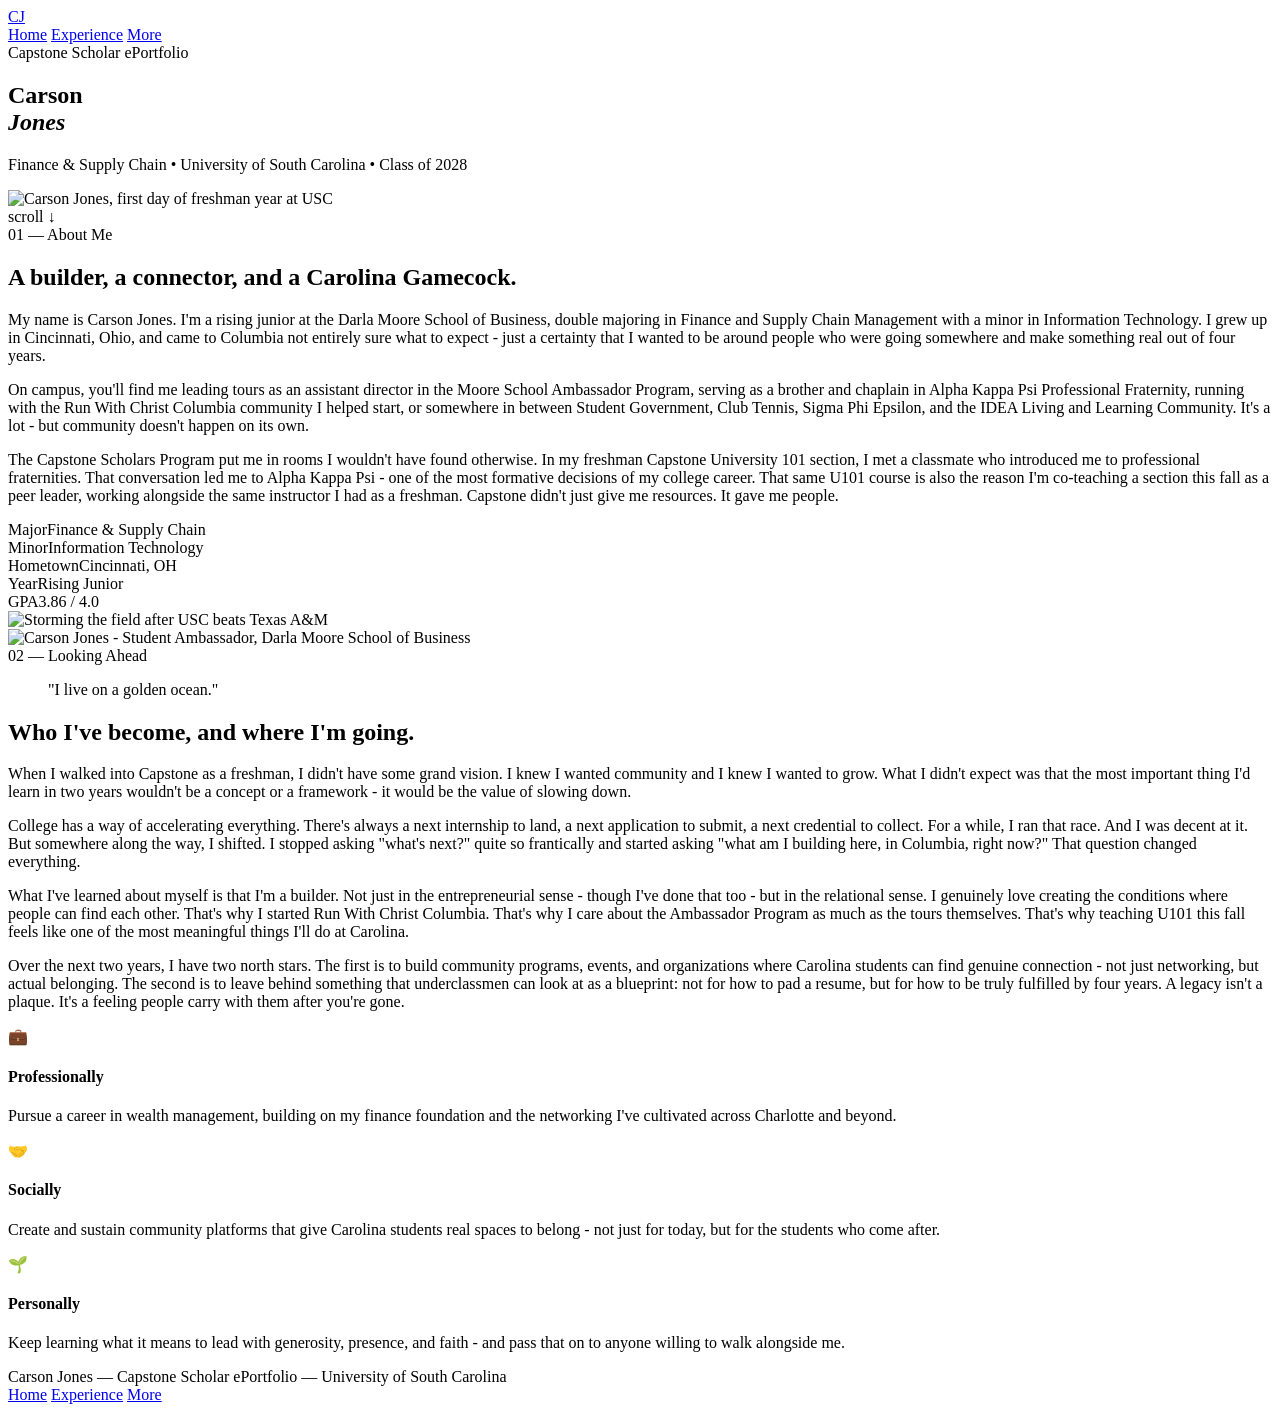
==== index.html @ 3a90d322 "Add files via upload" ====
<!DOCTYPE html>
<html lang="en">
<head>
  <meta charset="UTF-8" />
  <meta name="viewport" content="width=device-width, initial-scale=1.0"/>
  <title>Carson Jones | Capstone Scholar ePortfolio</title>
  <link rel="preconnect" href="https://fonts.googleapis.com">
  <link href="https://fonts.googleapis.com/css2?family=Cormorant+Garamond:ital,wght@0,300;0,400;0,600;1,300;1,400&family=DM+Sans:wght@300;400;500&display=swap" rel="stylesheet">
  <link rel="stylesheet" href="css/style.css">
</head>
<body>

  <nav class="nav">
    <a href="index.html" class="nav-logo">CJ</a>
    <div class="nav-links">
      <a href="index.html" class="active">Home</a>
      <a href="experience.html">Experience</a>
      <a href="extras.html">More</a>
    </div>
  </nav>

  <!-- HERO -->
  <section class="hero">
    <div class="hero-text">
      <span class="hero-label">Capstone Scholar ePortfolio</span>
      <h1 class="hero-name">Carson<br><em>Jones</em></h1>
      <p class="hero-sub">Finance &amp; Supply Chain &bull; University of South Carolina &bull; Class of 2028</p>
    </div>
    <div class="hero-img-wrap">
      <div class="hero-img-placeholder">
        <img src="assets/photos/first-day.jpeg" alt="Carson Jones, first day of freshman year at USC" />
      </div>
    </div>
    <div class="hero-scroll">scroll &darr;</div>
  </section>

  <!-- ABOUT ME -->
  <section class="section about" id="about">
    <div class="section-inner">
      <div class="section-label">01 &mdash; About Me</div>
      <div class="about-grid">
        <div class="about-copy">
          <h2>A builder, a connector, and a Carolina Gamecock.</h2>
          <p>My name is Carson Jones. I'm a rising junior at the Darla Moore School of Business, double majoring in Finance and Supply Chain Management with a minor in Information Technology. I grew up in Cincinnati, Ohio, and came to Columbia not entirely sure what to expect - just a certainty that I wanted to be around people who were going somewhere and make something real out of four years.</p>
          <p>On campus, you'll find me leading tours as an assistant director in the Moore School Ambassador Program, serving as a brother and chaplain in Alpha Kappa Psi Professional Fraternity, running with the Run With Christ Columbia community I helped start, or somewhere in between Student Government, Club Tennis, Sigma Phi Epsilon, and the IDEA Living and Learning Community. It's a lot - but community doesn't happen on its own.</p>
          <p>The Capstone Scholars Program put me in rooms I wouldn't have found otherwise. In my freshman Capstone University 101 section, I met a classmate who introduced me to professional fraternities. That conversation led me to Alpha Kappa Psi - one of the most formative decisions of my college career. That same U101 course is also the reason I'm co-teaching a section this fall as a peer leader, working alongside the same instructor I had as a freshman. Capstone didn't just give me resources. It gave me people.</p>
        </div>
        <div class="about-sidebar">
          <div class="info-card">
            <div class="info-item"><span class="info-label">Major</span><span>Finance &amp; Supply Chain</span></div>
            <div class="info-item"><span class="info-label">Minor</span><span>Information Technology</span></div>
            <div class="info-item"><span class="info-label">Hometown</span><span>Cincinnati, OH</span></div>
            <div class="info-item"><span class="info-label">Year</span><span>Rising Junior</span></div>
            <div class="info-item"><span class="info-label">GPA</span><span>3.86 / 4.0</span></div>
          </div>
          <div class="photo-grid">
            <div class="photo-slot">
              <img src="assets/photos/storm-field.jpeg" alt="Storming the field after USC beats Texas A&M" />
            </div>
            <div class="photo-slot">
              <img src="assets/photos/ambassador-badge.jpeg" alt="Carson Jones - Student Ambassador, Darla Moore School of Business" />
            </div>
          </div>
        </div>
      </div>
    </div>
  </section>

  <!-- LOOKING AHEAD -->
  <section class="section looking" id="looking">
    <div class="section-inner">
      <div class="section-label">02 &mdash; Looking Ahead</div>
      <div class="looking-grid">
        <div class="looking-quote">
          <blockquote>"I live on a golden ocean."</blockquote>
        </div>
        <div class="looking-copy">
          <h2>Who I've become, and where I'm going.</h2>
          <p>When I walked into Capstone as a freshman, I didn't have some grand vision. I knew I wanted community and I knew I wanted to grow. What I didn't expect was that the most important thing I'd learn in two years wouldn't be a concept or a framework - it would be the value of slowing down.</p>
          <p>College has a way of accelerating everything. There's always a next internship to land, a next application to submit, a next credential to collect. For a while, I ran that race. And I was decent at it. But somewhere along the way, I shifted. I stopped asking "what's next?" quite so frantically and started asking "what am I building here, in Columbia, right now?" That question changed everything.</p>
          <p>What I've learned about myself is that I'm a builder. Not just in the entrepreneurial sense - though I've done that too - but in the relational sense. I genuinely love creating the conditions where people can find each other. That's why I started Run With Christ Columbia. That's why I care about the Ambassador Program as much as the tours themselves. That's why teaching U101 this fall feels like one of the most meaningful things I'll do at Carolina.</p>
          <p>Over the next two years, I have two north stars. The first is to build community programs, events, and organizations where Carolina students can find genuine connection - not just networking, but actual belonging. The second is to leave behind something that underclassmen can look at as a blueprint: not for how to pad a resume, but for how to be truly fulfilled by four years. A legacy isn't a plaque. It's a feeling people carry with them after you're gone.</p>
          <div class="goals-grid">
            <div class="goal-card">
              <span class="goal-icon">&#x1F4BC;</span>
              <h4>Professionally</h4>
              <p>Pursue a career in wealth management, building on my finance foundation and the networking I've cultivated across Charlotte and beyond.</p>
            </div>
            <div class="goal-card">
              <span class="goal-icon">&#x1F91D;</span>
              <h4>Socially</h4>
              <p>Create and sustain community platforms that give Carolina students real spaces to belong - not just for today, but for the students who come after.</p>
            </div>
            <div class="goal-card">
              <span class="goal-icon">&#x1F331;</span>
              <h4>Personally</h4>
              <p>Keep learning what it means to lead with generosity, presence, and faith - and pass that on to anyone willing to walk alongside me.</p>
            </div>
          </div>
        </div>
      </div>
    </div>
  </section>

  <footer class="footer">
    <div class="footer-inner">
      <span>Carson Jones &mdash; Capstone Scholar ePortfolio &mdash; University of South Carolina</span>
      <div class="footer-nav">
        <a href="index.html">Home</a>
        <a href="experience.html">Experience</a>
        <a href="extras.html">More</a>
      </div>
    </div>
  </footer>

  <script src="js/main.js"></script>
</body>
</html>
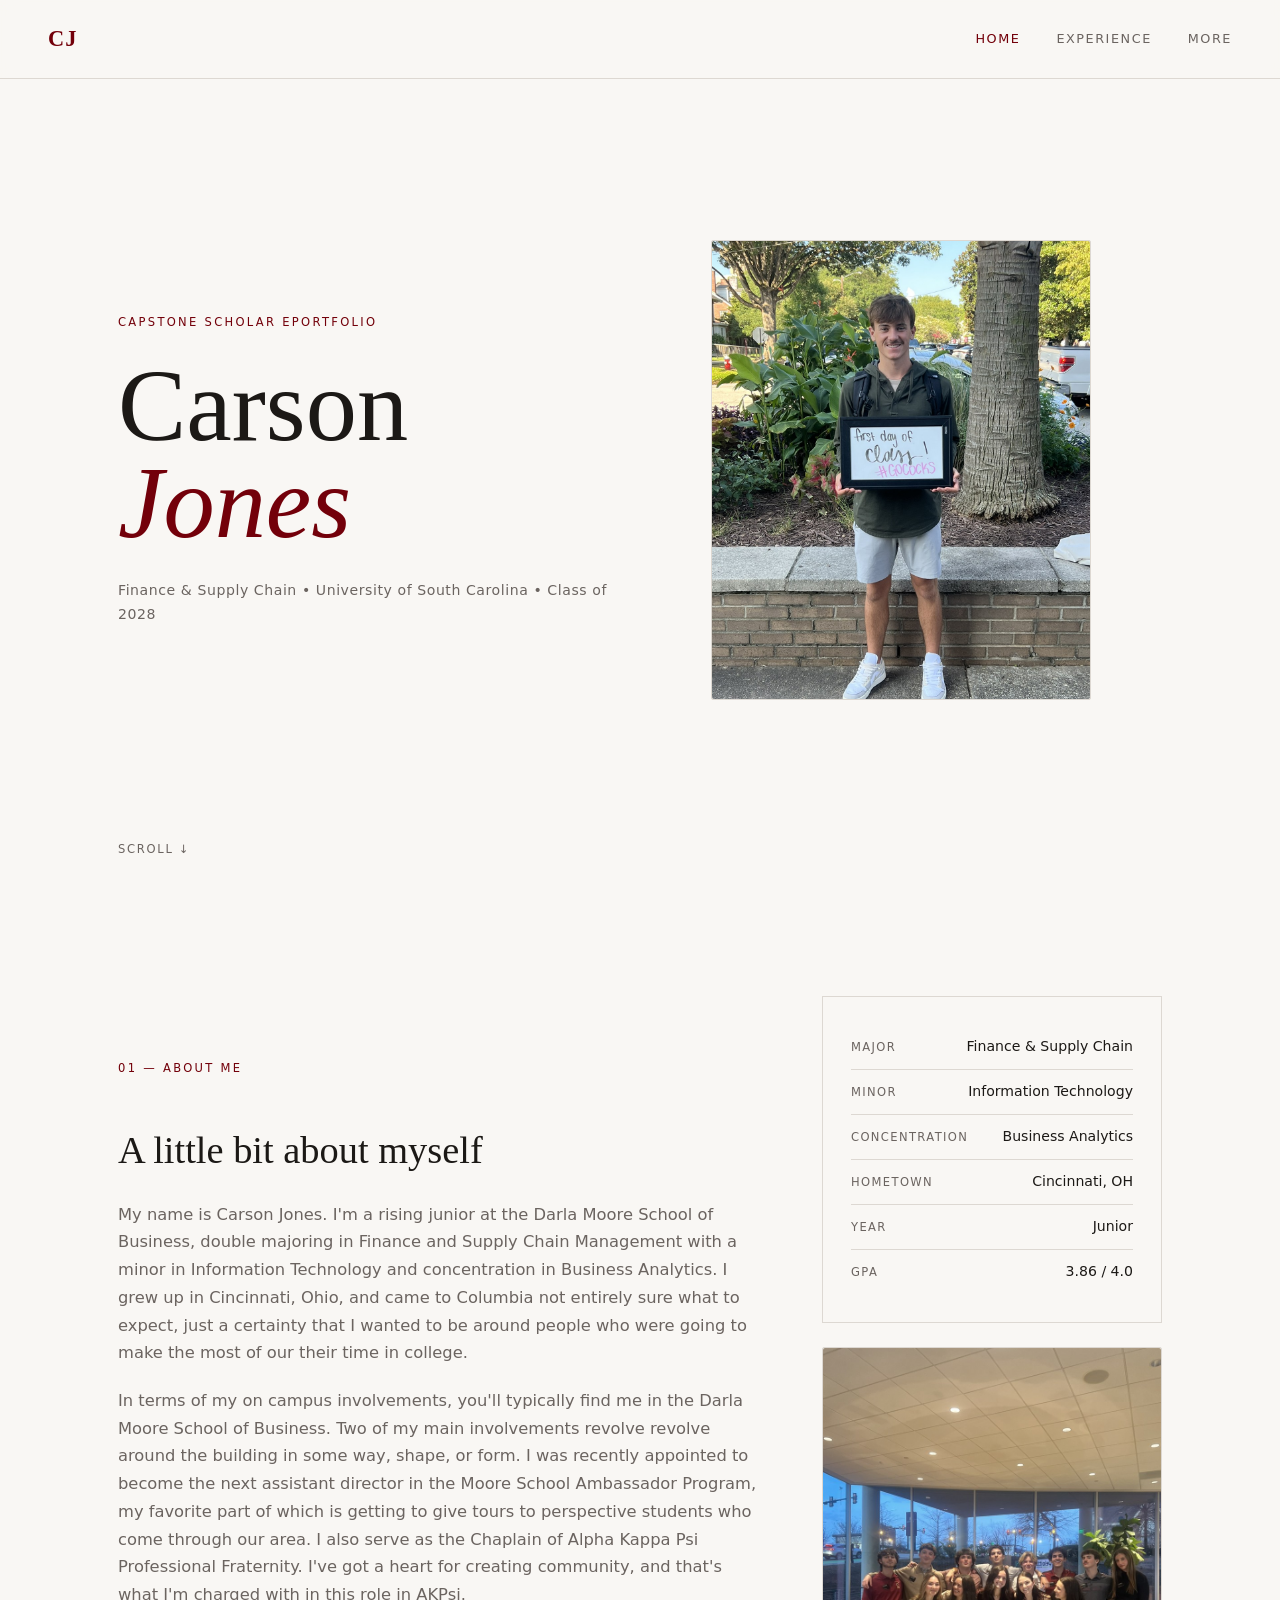
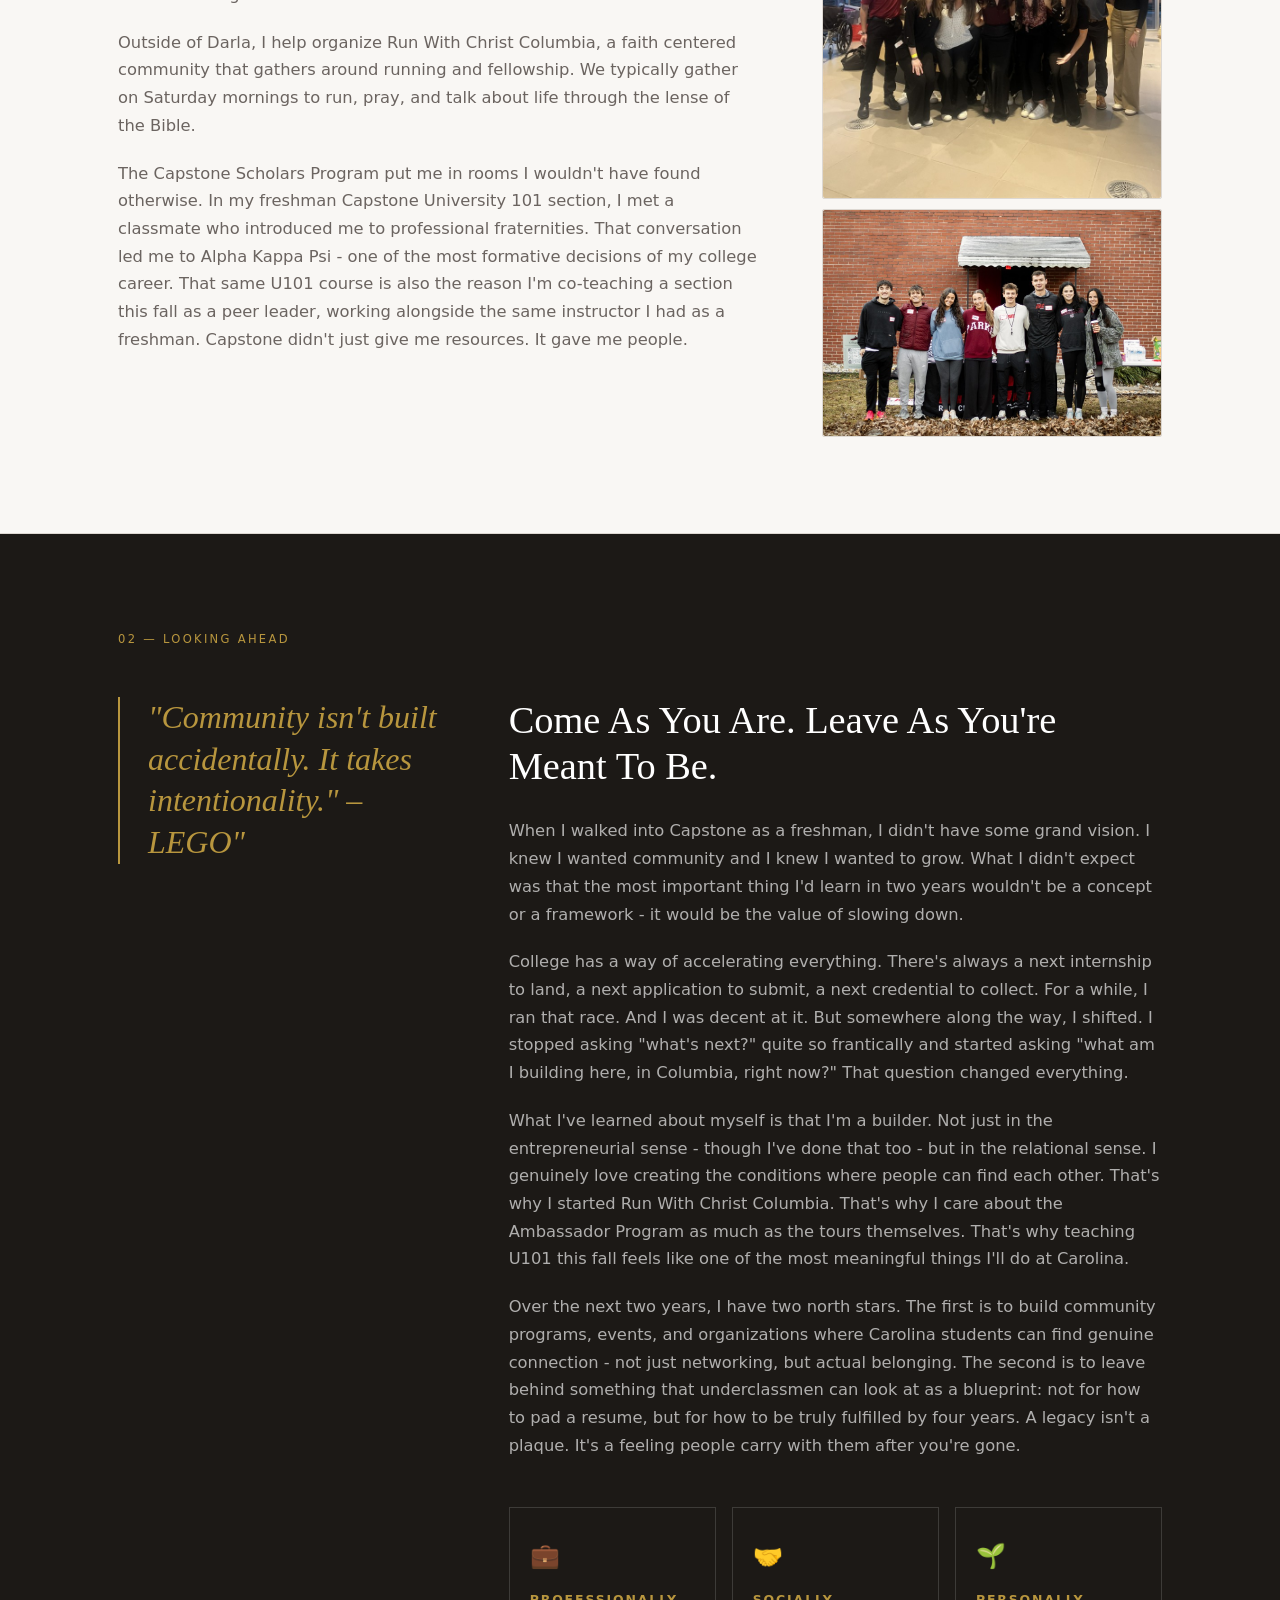
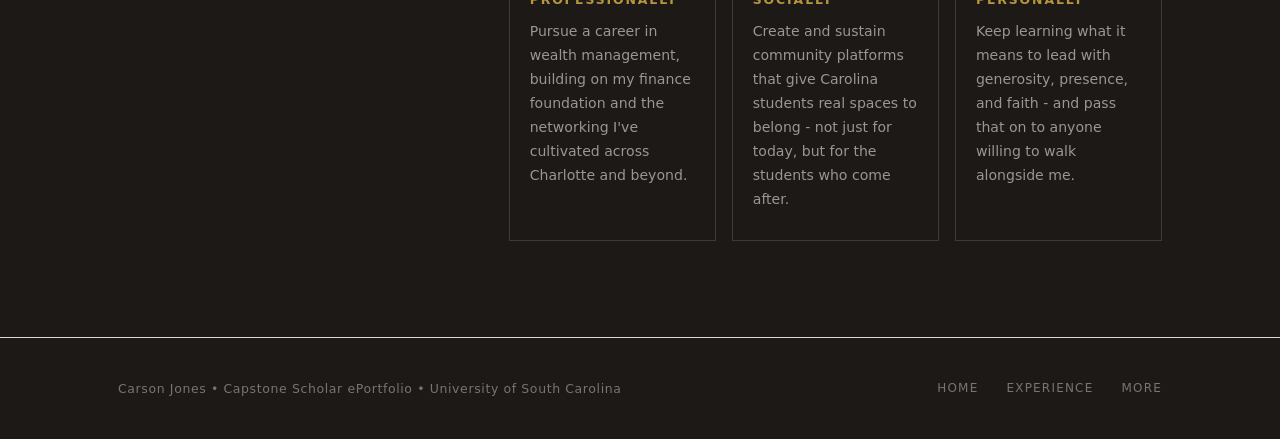
==== commit f551fdea: "Update About Me and Finance Academy sections with new photos and layout - Replace hero image with hi" ====
--- a/index.html
+++ b/index.html
@@ -37,28 +37,30 @@
   <!-- ABOUT ME -->
   <section class="section about" id="about">
     <div class="section-inner">
-      <div class="section-label">01 &mdash; About Me</div>
       <div class="about-grid">
         <div class="about-copy">
-          <h2>A builder, a connector, and a Carolina Gamecock.</h2>
-          <p>My name is Carson Jones. I'm a rising junior at the Darla Moore School of Business, double majoring in Finance and Supply Chain Management with a minor in Information Technology. I grew up in Cincinnati, Ohio, and came to Columbia not entirely sure what to expect - just a certainty that I wanted to be around people who were going somewhere and make something real out of four years.</p>
-          <p>On campus, you'll find me leading tours as an assistant director in the Moore School Ambassador Program, serving as a brother and chaplain in Alpha Kappa Psi Professional Fraternity, running with the Run With Christ Columbia community I helped start, or somewhere in between Student Government, Club Tennis, Sigma Phi Epsilon, and the IDEA Living and Learning Community. It's a lot - but community doesn't happen on its own.</p>
+          <div class="section-label">01 &mdash; About Me</div>
+          <h2>A little bit about myself</h2>
+          <p>My name is Carson Jones. I'm a rising junior at the Darla Moore School of Business, double majoring in Finance and Supply Chain Management with a minor in Information Technology and concentration in Business Analytics. I grew up in Cincinnati, Ohio, and came to Columbia not entirely sure what to expect, just a certainty that I wanted to be around people who were going to make the most of our their time in college.</p>
+          <p>In terms of my on campus involvements, you'll typically find me in the Darla Moore School of Business. Two of my main involvements revolve revolve around the building in some way, shape, or form. I was recently appointed to become the next assistant director in the Moore School Ambassador Program, my favorite part of which is getting to give tours to perspective students who come through our area. I also serve as the Chaplain of Alpha Kappa Psi Professional Fraternity. I've got a heart for creating community, and that's what I'm charged with in this role in AKPsi.</p>
+          <p> Outside of Darla, I help organize Run With Christ Columbia, a faith centered community that gathers around running and fellowship. We typically gather on Saturday mornings to run, pray, and talk about life through the lense of the Bible.</p>
           <p>The Capstone Scholars Program put me in rooms I wouldn't have found otherwise. In my freshman Capstone University 101 section, I met a classmate who introduced me to professional fraternities. That conversation led me to Alpha Kappa Psi - one of the most formative decisions of my college career. That same U101 course is also the reason I'm co-teaching a section this fall as a peer leader, working alongside the same instructor I had as a freshman. Capstone didn't just give me resources. It gave me people.</p>
         </div>
         <div class="about-sidebar">
           <div class="info-card">
             <div class="info-item"><span class="info-label">Major</span><span>Finance &amp; Supply Chain</span></div>
             <div class="info-item"><span class="info-label">Minor</span><span>Information Technology</span></div>
+            <div class="info-item"><span class="info-label">Concentration</span><span>Business Analytics</span></div>
             <div class="info-item"><span class="info-label">Hometown</span><span>Cincinnati, OH</span></div>
-            <div class="info-item"><span class="info-label">Year</span><span>Rising Junior</span></div>
+            <div class="info-item"><span class="info-label">Year</span><span>Junior</span></div>
             <div class="info-item"><span class="info-label">GPA</span><span>3.86 / 4.0</span></div>
           </div>
           <div class="photo-grid">
             <div class="photo-slot">
-              <img src="assets/photos/storm-field.jpeg" alt="Storming the field after USC beats Texas A&M" />
+              <img src="assets/photos/ambassador-newbies.jpeg" alt="Carson with the new class of Moore School Student Ambassadors" />
             </div>
             <div class="photo-slot">
-              <img src="assets/photos/ambassador-badge.jpeg" alt="Carson Jones - Student Ambassador, Darla Moore School of Business" />
+              <img src="assets/photos/rwc-team.jpeg" alt="Run With Christ Columbia team" />
             </div>
           </div>
         </div>
@@ -72,10 +74,10 @@
       <div class="section-label">02 &mdash; Looking Ahead</div>
       <div class="looking-grid">
         <div class="looking-quote">
-          <blockquote>"I live on a golden ocean."</blockquote>
+          <blockquote>"Community isn't built accidentally. It takes intentionality." – LEGO"</blockquote>
         </div>
         <div class="looking-copy">
-          <h2>Who I've become, and where I'm going.</h2>
+          <h2>Come As You Are. Leave As You're Meant To Be.</h2>
           <p>When I walked into Capstone as a freshman, I didn't have some grand vision. I knew I wanted community and I knew I wanted to grow. What I didn't expect was that the most important thing I'd learn in two years wouldn't be a concept or a framework - it would be the value of slowing down.</p>
           <p>College has a way of accelerating everything. There's always a next internship to land, a next application to submit, a next credential to collect. For a while, I ran that race. And I was decent at it. But somewhere along the way, I shifted. I stopped asking "what's next?" quite so frantically and started asking "what am I building here, in Columbia, right now?" That question changed everything.</p>
           <p>What I've learned about myself is that I'm a builder. Not just in the entrepreneurial sense - though I've done that too - but in the relational sense. I genuinely love creating the conditions where people can find each other. That's why I started Run With Christ Columbia. That's why I care about the Ambassador Program as much as the tours themselves. That's why teaching U101 this fall feels like one of the most meaningful things I'll do at Carolina.</p>
@@ -104,7 +106,7 @@
 
   <footer class="footer">
     <div class="footer-inner">
-      <span>Carson Jones &mdash; Capstone Scholar ePortfolio &mdash; University of South Carolina</span>
+      <span>Carson Jones &bull; Capstone Scholar ePortfolio &bull; University of South Carolina</span>
       <div class="footer-nav">
         <a href="index.html">Home</a>
         <a href="experience.html">Experience</a>
--- a/css/style.css
+++ b/css/style.css
@@ -0,0 +1,745 @@
+/* ============================================
+   CARSON JONES — CAPSTONE ePORTFOLIO
+   Aesthetic: Editorial / Refined Minimal
+   Palette: Warm white, deep charcoal, garnet accent
+   ============================================ */
+
+:root {
+  --bg: #f9f7f4;
+  --bg-alt: #f1ede8;
+  --ink: #1c1916;
+  --ink-light: #6b6460;
+  --garnet: #73000a;
+  --garnet-light: #9a0012;
+  --gold: #b8963e;
+  --white: #ffffff;
+  --border: #ddd8d2;
+
+  --font-serif: 'Cormorant Garamond', Georgia, serif;
+  --font-sans: 'DM Sans', system-ui, sans-serif;
+
+  --max-w: 1140px;
+  --section-pad: 96px;
+}
+
+*, *::before, *::after { box-sizing: border-box; margin: 0; padding: 0; }
+
+html { scroll-behavior: smooth; }
+
+body {
+  background: var(--bg);
+  color: var(--ink);
+  font-family: var(--font-sans);
+  font-size: 16px;
+  line-height: 1.7;
+  -webkit-font-smoothing: antialiased;
+}
+
+img { max-width: 100%; display: block; }
+
+a { color: inherit; text-decoration: none; }
+
+/* ============================================
+   NAV
+   ============================================ */
+.nav {
+  position: fixed;
+  top: 0; left: 0; right: 0;
+  z-index: 100;
+  display: flex;
+  align-items: center;
+  justify-content: space-between;
+  padding: 20px 48px;
+  background: rgba(249,247,244,0.92);
+  backdrop-filter: blur(8px);
+  border-bottom: 1px solid var(--border);
+}
+
+.nav-logo {
+  font-family: var(--font-serif);
+  font-size: 1.4rem;
+  font-weight: 600;
+  letter-spacing: 0.05em;
+  color: var(--garnet);
+}
+
+.nav-links {
+  display: flex;
+  gap: 36px;
+}
+
+.nav-links a {
+  font-size: 0.8rem;
+  font-weight: 500;
+  letter-spacing: 0.12em;
+  text-transform: uppercase;
+  color: var(--ink-light);
+  transition: color 0.2s;
+}
+
+.nav-links a:hover,
+.nav-links a.active {
+  color: var(--garnet);
+}
+
+/* ============================================
+   HERO (Index)
+   ============================================ */
+.hero {
+  min-height: 100vh;
+  display: grid;
+  grid-template-columns: 1fr 1fr;
+  align-items: center;
+  padding: 120px 48px 80px;
+  max-width: var(--max-w);
+  margin: 0 auto;
+  position: relative;
+}
+
+.hero-label {
+  display: block;
+  font-size: 0.72rem;
+  font-weight: 500;
+  letter-spacing: 0.2em;
+  text-transform: uppercase;
+  color: var(--garnet);
+  margin-bottom: 24px;
+}
+
+.hero-name {
+  font-family: var(--font-serif);
+  font-size: clamp(4rem, 8vw, 7.5rem);
+  font-weight: 300;
+  line-height: 0.95;
+  color: var(--ink);
+  margin-bottom: 28px;
+}
+
+.hero-name em {
+  font-style: italic;
+  color: var(--garnet);
+}
+
+.hero-sub {
+  font-size: 0.88rem;
+  color: var(--ink-light);
+  letter-spacing: 0.04em;
+}
+
+.hero-img-wrap {
+  display: flex;
+  justify-content: center;
+  align-items: center;
+}
+
+.hero-img-placeholder,
+.photo-slot,
+.gallery-slot {
+  background: var(--bg-alt);
+  border: 1px solid var(--border);
+  display: flex;
+  align-items: center;
+  justify-content: center;
+  color: var(--ink-light);
+  font-size: 0.78rem;
+  letter-spacing: 0.08em;
+  text-transform: uppercase;
+  font-family: var(--font-sans);
+}
+
+.hero-img-placeholder {
+  width: 380px;
+  height: 460px;
+  border-radius: 2px;
+}
+
+.hero-img-placeholder img,
+.photo-slot img,
+.gallery-slot img {
+  width: 100%;
+  height: 100%;
+  object-fit: cover;
+  border-radius: inherit;
+}
+
+.hero-scroll {
+  position: absolute;
+  bottom: 40px;
+  left: 48px;
+  font-size: 0.72rem;
+  letter-spacing: 0.15em;
+  text-transform: uppercase;
+  color: var(--ink-light);
+}
+
+/* ============================================
+   PAGE HERO (inner pages)
+   ============================================ */
+.page-hero {
+  padding: 160px 48px 80px;
+  max-width: var(--max-w);
+  margin: 0 auto;
+  border-bottom: 1px solid var(--border);
+}
+
+.page-hero h1 {
+  font-family: var(--font-serif);
+  font-size: clamp(3rem, 6vw, 5.5rem);
+  font-weight: 300;
+  line-height: 1;
+  margin-top: 20px;
+}
+
+.page-hero h1 em {
+  font-style: italic;
+  color: var(--garnet);
+}
+
+/* ============================================
+   SECTIONS
+   ============================================ */
+.section {
+  padding: var(--section-pad) 0;
+  border-bottom: 1px solid var(--border);
+}
+
+.section.alt-bg {
+  background: var(--bg-alt);
+}
+
+.section-inner {
+  max-width: var(--max-w);
+  margin: 0 auto;
+  padding: 0 48px;
+}
+
+.section-label {
+  font-size: 0.72rem;
+  font-weight: 500;
+  letter-spacing: 0.2em;
+  text-transform: uppercase;
+  color: var(--garnet);
+  margin-bottom: 48px;
+}
+
+/* ============================================
+   ABOUT
+   ============================================ */
+.about-grid {
+  display: grid;
+  grid-template-columns: 1fr 340px;
+  gap: 64px;
+  align-items: center;
+}
+
+.about-sidebar {
+  display: flex;
+  flex-direction: column;
+}
+
+.about-copy h2 {
+  font-family: var(--font-serif);
+  font-size: clamp(1.8rem, 3vw, 2.6rem);
+  font-weight: 400;
+  line-height: 1.2;
+  margin-bottom: 28px;
+  color: var(--ink);
+}
+
+.about-copy p {
+  color: var(--ink-light);
+  margin-bottom: 20px;
+  font-size: 1.02rem;
+}
+
+.info-card {
+  border: 1px solid var(--border);
+  padding: 28px;
+  margin-bottom: 24px;
+}
+
+.info-item {
+  display: flex;
+  justify-content: space-between;
+  align-items: baseline;
+  padding: 10px 0;
+  border-bottom: 1px solid var(--border);
+  font-size: 0.88rem;
+  gap: 16px;
+}
+
+.info-item:last-child { border-bottom: none; }
+
+.info-label {
+  font-size: 0.72rem;
+  letter-spacing: 0.12em;
+  text-transform: uppercase;
+  color: var(--ink-light);
+  white-space: nowrap;
+}
+
+.photo-grid {
+  display: grid;
+  grid-template-columns: 1fr;
+  gap: 10px;
+}
+
+.photo-slot {
+  height: 210px;
+  border-radius: 2px;
+}
+
+.photo-grid .photo-slot {
+  height: auto;
+  min-height: 0;
+}
+
+.photo-grid .photo-slot img {
+  height: auto;
+  object-fit: contain;
+}
+
+.photo-slot.tall {
+  height: 240px;
+  width: 100%;
+}
+
+/* ============================================
+   LOOKING AHEAD
+   ============================================ */
+.looking { background: var(--ink); }
+.looking .section-label { color: var(--gold); }
+
+.looking-grid {
+  display: grid;
+  grid-template-columns: 1fr 2fr;
+  gap: 64px;
+  align-items: start;
+}
+
+.looking-quote blockquote {
+  font-family: var(--font-serif);
+  font-size: clamp(1.8rem, 2.5vw, 2.4rem);
+  font-weight: 300;
+  font-style: italic;
+  color: var(--gold);
+  line-height: 1.3;
+  border-left: 2px solid var(--gold);
+  padding-left: 28px;
+  position: sticky;
+  top: 120px;
+}
+
+.looking-copy h2 {
+  font-family: var(--font-serif);
+  font-size: clamp(1.8rem, 3vw, 2.6rem);
+  font-weight: 400;
+  line-height: 1.2;
+  margin-bottom: 28px;
+  color: var(--white);
+}
+
+.looking-copy p {
+  color: rgba(255,255,255,0.65);
+  margin-bottom: 20px;
+  font-size: 1.02rem;
+}
+
+.goals-grid {
+  display: grid;
+  grid-template-columns: repeat(3, 1fr);
+  gap: 16px;
+  margin-top: 48px;
+}
+
+.goal-card {
+  border: 1px solid rgba(255,255,255,0.15);
+  padding: 28px 20px;
+}
+
+.goal-card .goal-icon {
+  font-size: 1.5rem;
+  display: block;
+  margin-bottom: 12px;
+}
+
+.goal-card h4 {
+  font-size: 0.78rem;
+  letter-spacing: 0.15em;
+  text-transform: uppercase;
+  color: var(--gold);
+  margin-bottom: 10px;
+}
+
+.goal-card p {
+  font-size: 0.88rem;
+  color: rgba(255,255,255,0.55);
+  margin: 0;
+}
+
+/* ============================================
+   EXPERIENCE PAGES
+   ============================================ */
+.exp-intro-grid {
+  display: flex;
+  gap: 16px;
+  margin-bottom: 32px;
+}
+
+.exp-tag {
+  font-size: 0.72rem;
+  font-weight: 500;
+  letter-spacing: 0.12em;
+  text-transform: uppercase;
+  padding: 6px 16px;
+  border-radius: 2px;
+}
+
+.exp-tag.small { font-size: 0.68rem; }
+
+.wtc-tag { background: var(--garnet); color: var(--white); }
+.btc-tag { background: var(--ink); color: var(--white); }
+
+.intro-copy {
+  max-width: 760px;
+}
+
+.intro-copy p {
+  font-size: 1.1rem;
+  color: var(--ink-light);
+  line-height: 1.75;
+}
+
+.exp-content-grid {
+  display: grid;
+  grid-template-columns: 240px 1fr;
+  gap: 64px;
+  align-items: start;
+}
+
+.exp-content-grid.reverse {
+  grid-template-columns: 1fr 240px;
+}
+
+.exp-content-grid.reverse .exp-copy { order: 1; }
+.exp-content-grid.reverse .exp-sidebar { order: 2; }
+
+.exp-badge {
+  font-family: var(--font-serif);
+  font-size: 4rem;
+  font-weight: 300;
+  font-style: italic;
+  margin-bottom: 24px;
+  display: block;
+}
+
+.wtc-badge { color: var(--garnet); }
+.btc-badge { color: var(--ink); }
+
+.exp-meta {
+  margin-bottom: 28px;
+}
+
+.exp-copy h2 {
+  font-family: var(--font-serif);
+  font-size: clamp(1.8rem, 2.8vw, 2.4rem);
+  font-weight: 400;
+  line-height: 1.2;
+  margin-bottom: 28px;
+}
+
+.exp-copy p {
+  color: var(--ink-light);
+  margin-bottom: 20px;
+  font-size: 1rem;
+}
+
+/* BTC section background swap */
+.exp-btc { background: var(--bg-alt); }
+
+/* CONNECTION */
+.exp-connection { background: var(--bg); }
+
+.connection-inner {
+  max-width: 860px;
+}
+
+.connection-header {
+  margin-bottom: 48px;
+}
+
+.connection-tag-row {
+  display: flex;
+  align-items: center;
+  gap: 12px;
+  margin-bottom: 20px;
+}
+
+.connection-arrow {
+  font-size: 1rem;
+  color: var(--ink-light);
+}
+
+.connection-inner h2 {
+  font-family: var(--font-serif);
+  font-size: clamp(2rem, 3.5vw, 3rem);
+  font-weight: 400;
+  line-height: 1.1;
+}
+
+.connection-inner h2 em {
+  font-style: italic;
+  color: var(--garnet);
+}
+
+.connection-copy p {
+  color: var(--ink-light);
+  margin-bottom: 20px;
+  font-size: 1.05rem;
+}
+
+/* ============================================
+   EXTRAS / PAGE 3
+   ============================================ */
+.extras-grid {
+  display: grid;
+  grid-template-columns: 1fr 1fr;
+  gap: 64px;
+  align-items: center;
+}
+
+.extras-copy h2 {
+  font-family: var(--font-serif);
+  font-size: clamp(1.8rem, 2.8vw, 2.4rem);
+  font-weight: 400;
+  margin-bottom: 20px;
+}
+
+.extras-copy p {
+  color: var(--ink-light);
+  margin-bottom: 28px;
+}
+
+.btn {
+  display: inline-block;
+  font-size: 0.8rem;
+  font-weight: 500;
+  letter-spacing: 0.1em;
+  text-transform: uppercase;
+  padding: 14px 28px;
+  background: var(--garnet);
+  color: var(--white);
+  border-radius: 2px;
+  transition: background 0.2s;
+}
+
+.btn:hover { background: var(--garnet-light); }
+
+.resume-highlights {
+  display: grid;
+  grid-template-columns: 1fr 1fr;
+  gap: 16px;
+}
+
+.highlight-card {
+  border: 1px solid var(--border);
+  padding: 28px 20px;
+  text-align: center;
+}
+
+.highlight-num {
+  display: block;
+  font-family: var(--font-serif);
+  font-size: 2.4rem;
+  font-weight: 300;
+  color: var(--garnet);
+  margin-bottom: 6px;
+}
+
+.highlight-label {
+  font-size: 0.75rem;
+  letter-spacing: 0.1em;
+  text-transform: uppercase;
+  color: var(--ink-light);
+}
+
+.project-grid {
+  display: grid;
+  grid-template-columns: 1fr 1fr;
+  gap: 64px;
+  align-items: start;
+}
+
+.project-copy h2 {
+  font-family: var(--font-serif);
+  font-size: clamp(1.8rem, 2.8vw, 2.4rem);
+  font-weight: 400;
+  margin-bottom: 20px;
+}
+
+.project-copy p {
+  color: var(--ink-light);
+  margin-bottom: 20px;
+}
+
+.project-tag-grid {
+  display: flex;
+  flex-wrap: wrap;
+  gap: 8px;
+  padding-top: 16px;
+}
+
+.project-tag {
+  font-size: 0.72rem;
+  letter-spacing: 0.08em;
+  text-transform: uppercase;
+  padding: 6px 14px;
+  border: 1px solid var(--border);
+  color: var(--ink-light);
+  border-radius: 2px;
+}
+
+.gallery-title {
+  font-family: var(--font-serif);
+  font-size: clamp(2rem, 3.5vw, 3rem);
+  font-weight: 400;
+  margin-bottom: 40px;
+}
+
+.gallery-grid {
+  display: grid;
+  grid-template-columns: repeat(3, 1fr);
+  gap: 12px;
+}
+
+.gallery-slot {
+  height: 240px;
+  border-radius: 2px;
+}
+
+.gallery-slot.wide {
+  grid-column: span 2;
+}
+
+.gallery-slot span,
+.hero-img-placeholder span,
+.photo-slot span {
+  /* shown only when no real image present */
+}
+
+/* ============================================
+   FOOTER
+   ============================================ */
+.footer {
+  padding: 40px 0;
+  background: var(--ink);
+}
+
+.footer-inner {
+  max-width: var(--max-w);
+  margin: 0 auto;
+  padding: 0 48px;
+  display: flex;
+  justify-content: space-between;
+  align-items: center;
+  font-size: 0.78rem;
+  color: rgba(255,255,255,0.4);
+  letter-spacing: 0.05em;
+}
+
+.footer-nav {
+  display: flex;
+  gap: 28px;
+}
+
+.footer-nav a {
+  color: rgba(255,255,255,0.4);
+  font-size: 0.75rem;
+  letter-spacing: 0.1em;
+  text-transform: uppercase;
+  transition: color 0.2s;
+}
+
+.footer-nav a:hover { color: var(--white); }
+
+/* ============================================
+   ANIMATIONS
+   ============================================ */
+.fade-up {
+  opacity: 0;
+  transform: translateY(24px);
+  transition: opacity 0.7s ease, transform 0.7s ease;
+}
+
+.fade-up.visible {
+  opacity: 1;
+  transform: translateY(0);
+}
+
+/* ============================================
+   RESPONSIVE
+   ============================================ */
+@media (max-width: 900px) {
+  .nav { padding: 18px 24px; }
+  .hero { grid-template-columns: 1fr; padding: 100px 24px 60px; }
+  .hero-img-wrap { display: none; }
+  .about-grid,
+  .looking-grid,
+  .exp-content-grid,
+  .exp-content-grid.reverse,
+  .extras-grid,
+  .project-grid { grid-template-columns: 1fr; gap: 40px; }
+  .goals-grid { grid-template-columns: 1fr; }
+  .section-inner { padding: 0 24px; }
+  .page-hero { padding: 120px 24px 60px; }
+  .gallery-grid { grid-template-columns: 1fr 1fr; }
+  .gallery-slot.wide { grid-column: span 2; }
+  .footer-inner { flex-direction: column; gap: 16px; text-align: center; }
+}
+
+/* ============================================
+   PHOTO ADDITIONS
+   ============================================ */
+.connection-photo {
+  margin-top: 48px;
+  width: 100%;
+  max-width: 760px;
+  height: 340px;
+  border-radius: 2px;
+  overflow: hidden;
+}
+
+.connection-photo img {
+  width: 100%;
+  height: 100%;
+  object-fit: cover;
+}
+
+.project-img {
+  height: 200px;
+  overflow: hidden;
+  border-radius: 2px;
+  margin-bottom: 16px;
+}
+
+.project-img img {
+  width: 100%;
+  height: 100%;
+  object-fit: cover;
+}
+
+/* Ensure gallery and photo slot images fill correctly */
+.gallery-slot,
+.photo-slot,
+.hero-img-placeholder {
+  overflow: hidden;
+}
+
+.gallery-slot img,
+.photo-slot img,
+.hero-img-placeholder img {
+  width: 100%;
+  height: 100%;
+  object-fit: cover;
+  display: block;
+}
